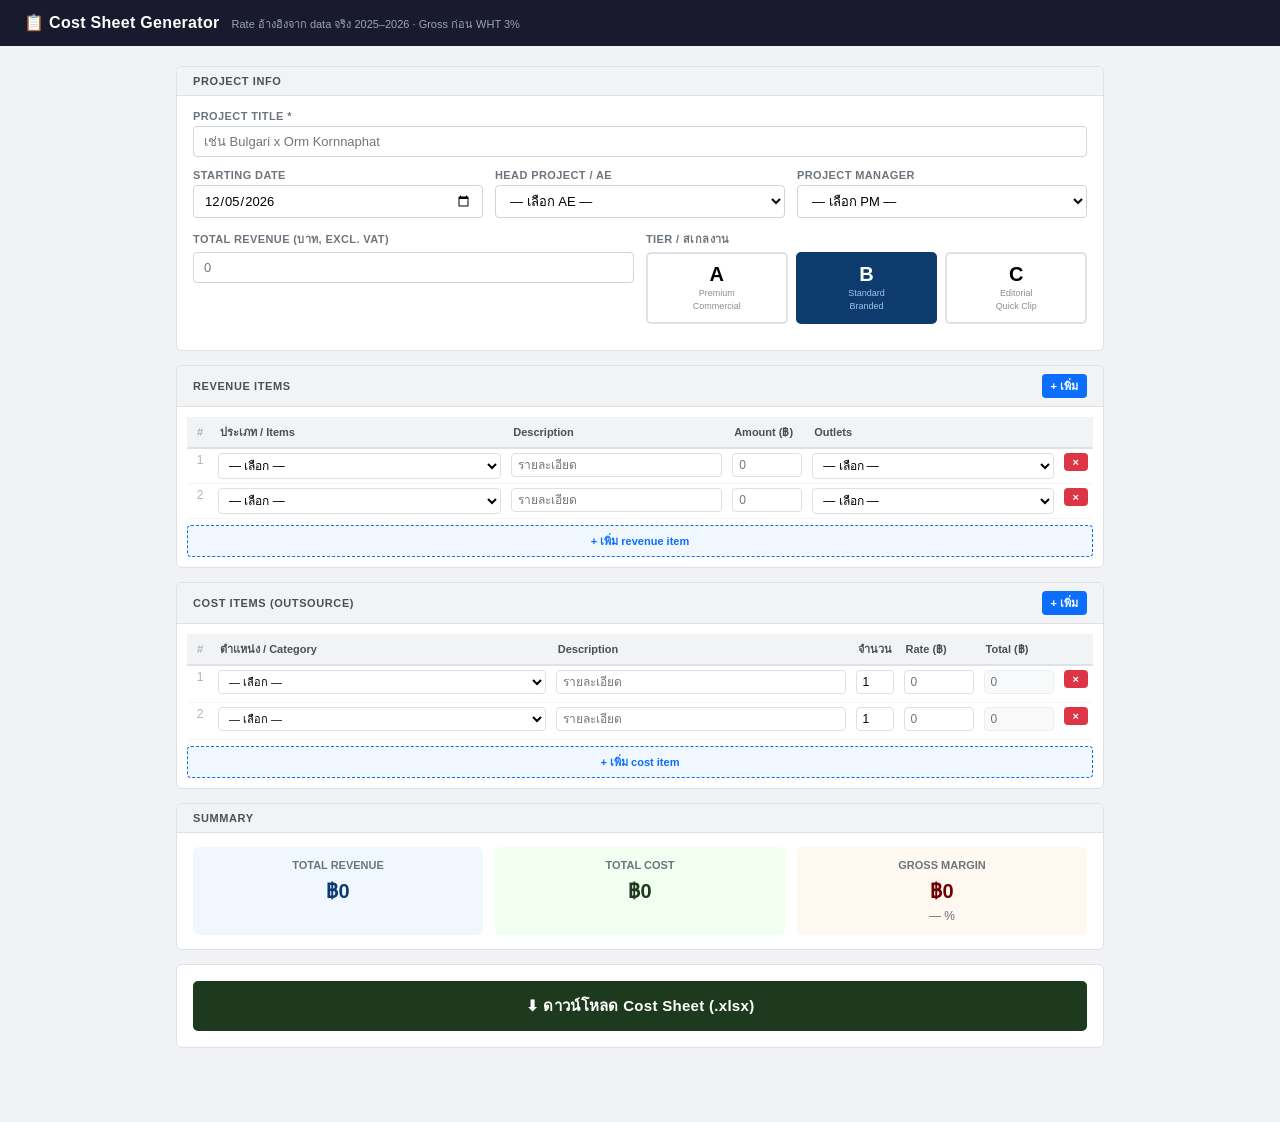
==== cost-sheet-tool/webapp/Index.html @ 224c20a3 "feat: add web app version of Cost Sheet Generator Standalone HTML page (GAS Web App) — fills form → " ====
<!DOCTYPE html>
<html lang="th">
<head>
  <meta charset="UTF-8">
  <meta name="viewport" content="width=device-width, initial-scale=1">
  <title>Cost Sheet Generator</title>
  <script src="https://cdn.sheetjs.com/xlsx-0.20.3/package/dist/xlsx.full.min.js"></script>
  <style>
    /* ── Reset ──────────────────────────────────────────────── */
    *, *::before, *::after { box-sizing: border-box; margin: 0; padding: 0; }
    body { font-family: 'Sarabun', 'Helvetica Neue', Arial, sans-serif; font-size: 14px; background: #f0f2f5; color: #212529; }

    /* ── Layout ─────────────────────────────────────────────── */
    .topbar { background: #1a1a2e; color: #fff; padding: 13px 24px; display: flex; align-items: baseline; gap: 12px; }
    .topbar h1 { font-size: 16px; font-weight: 700; letter-spacing: .3px; }
    .topbar small { font-size: 11px; color: #9ba4b4; }
    .wrap { max-width: 960px; margin: 20px auto; padding: 0 16px 40px; }

    /* ── Cards ──────────────────────────────────────────────── */
    .card { background: #fff; border: 1px solid #dee2e6; border-radius: 6px; margin-bottom: 14px; overflow: hidden; }
    .card-head { display: flex; justify-content: space-between; align-items: center; padding: 8px 16px; background: #f1f3f5; border-bottom: 1px solid #dee2e6; font-weight: 700; font-size: 11px; color: #495057; text-transform: uppercase; letter-spacing: .6px; }
    .card-body { padding: 14px 16px; }

    /* ── Form ───────────────────────────────────────────────── */
    .grid2 { display: grid; grid-template-columns: 1fr 1fr; gap: 12px; margin-bottom: 12px; }
    .grid3 { display: grid; grid-template-columns: 1fr 1fr 1fr; gap: 12px; margin-bottom: 12px; }
    .fgroup { display: flex; flex-direction: column; gap: 4px; }
    .fgroup.full { grid-column: 1/-1; }
    label { font-size: 11px; font-weight: 700; color: #6c757d; text-transform: uppercase; letter-spacing: .4px; }
    input, select, textarea { border: 1px solid #ced4da; border-radius: 4px; padding: 7px 10px; font-size: 13px; width: 100%; font-family: inherit; background: #fff; transition: border .15s; }
    input:focus, select:focus { outline: none; border-color: #3d7de0; box-shadow: 0 0 0 3px rgba(61,125,224,.12); }

    /* ── Tier ───────────────────────────────────────────────── */
    .tier-row { display: flex; gap: 8px; }
    .tier-btn { flex: 1; padding: 10px 6px; border: 2px solid #dee2e6; border-radius: 5px; cursor: pointer; text-align: center; font-weight: 800; font-size: 20px; background: #fff; transition: all .15s; line-height: 1; user-select: none; }
    .tier-btn span { display: block; font-size: 9px; font-weight: 500; color: #868e96; margin-top: 3px; line-height: 1.4; }
    .tier-btn:hover { border-color: #adb5bd; transform: translateY(-1px); }
    .sel-A { background:#1e0b36!important; border-color:#1e0b36!important; color:#fff!important; }
    .sel-A span { color:#c9b5e8!important; }
    .sel-B { background:#0d3b6e!important; border-color:#0d3b6e!important; color:#fff!important; }
    .sel-B span { color:#9fc5ee!important; }
    .sel-C { background:#1e3a1e!important; border-color:#1e3a1e!important; color:#fff!important; }
    .sel-C span { color:#9fd49f!important; }

    /* ── Tables ─────────────────────────────────────────────── */
    .tbl-wrap { overflow-x: auto; }
    table { width: 100%; border-collapse: collapse; font-size: 12px; }
    th { background: #f1f3f5; padding: 6px 7px; text-align: left; font-weight: 700; color: #495057; border-bottom: 2px solid #dee2e6; white-space: nowrap; font-size: 11px; }
    td { padding: 4px 5px; border-bottom: 1px solid #f4f5f7; vertical-align: top; }
    td input, td select { padding: 4px 6px; font-size: 12px; border-color: #e0e0e0; }
    tr:hover td { background: #fafbff; }

    /* ── Chips ──────────────────────────────────────────────── */
    .chips { display: flex; gap: 4px; margin-top: 4px; flex-wrap: wrap; }
    .chip { display: inline-block; padding: 2px 8px; border-radius: 10px; font-size: 10px; cursor: pointer; border: 1px solid; transition: all .1s; white-space: nowrap; }
    .c-med { background:#e8f4fd; color:#0d6efd; border-color:#b8daff; }
    .c-med:hover { background:#0d6efd; color:#fff; }
    .c-p75 { background:#fff3cd; color:#856404; border-color:#ffc107; }
    .c-p75:hover { background:#856404; color:#fff; }
    .c-ref { background:#f0f0f0; color:#6c757d; border-color:#dee2e6; font-size:9px; cursor:default; }

    /* ── Buttons ────────────────────────────────────────────── */
    .btn { padding: 6px 14px; border-radius: 4px; border: none; cursor: pointer; font-size: 12px; font-family: inherit; font-weight: 600; transition: all .15s; }
    .btn-xs { padding: 3px 9px; font-size: 11px; }
    .btn-blue { background: #0d6efd; color: #fff; }
    .btn-blue:hover { background: #0b5ed7; }
    .btn-red { background: #dc3545; color: #fff; }
    .btn-red:hover { background: #b02a37; }
    .add-row { width: 100%; margin-top: 6px; padding: 6px; border: 1px dashed #0d6efd; border-radius: 4px; background: #f0f7ff; color: #0d6efd; font-size: 11px; font-weight: 600; cursor: pointer; transition: all .15s; }
    .add-row:hover { background: #0d6efd; color: #fff; }

    /* ── Generate button ────────────────────────────────────── */
    .gen-section { background: #fff; border: 1px solid #dee2e6; border-radius: 6px; padding: 16px; margin-bottom: 14px; }
    .gen-btn { width: 100%; padding: 13px; font-size: 15px; font-weight: 700; font-family: inherit; background: #1e3a1e; color: #fff; border: none; border-radius: 5px; cursor: pointer; transition: all .15s; letter-spacing: .3px; }
    .gen-btn:hover { background: #2d5a2d; transform: translateY(-1px); box-shadow: 0 3px 12px rgba(30,58,30,.3); }
    .gen-btn:active { transform: translateY(0); }

    /* ── Alerts ─────────────────────────────────────────────── */
    #alert { display: none; border-radius: 4px; padding: 10px 14px; margin-bottom: 12px; font-size: 13px; }
    #alert.ok  { background: #d1e7dd; border: 1px solid #a3cfbb; color: #0a3622; }
    #alert.err { background: #f8d7da; border: 1px solid #f1aeb5; color: #58151c; }

    /* ── Loading ────────────────────────────────────────────── */
    #loading { display: none; text-align: center; padding: 12px; color: #6c757d; font-size: 13px; }
    .sp { border: 3px solid #dee2e6; border-top-color: #0d6efd; border-radius: 50%; width: 22px; height: 22px; animation: spin .7s linear infinite; margin: 0 auto 6px; }
    @keyframes spin { to { transform: rotate(360deg); } }

    /* ── Col widths ─────────────────────────────────────────── */
    .no-col { width: 26px; color: #adb5bd; text-align: center; }
    .del-col { width: 28px; }
    .amt-col { width: 80px; }
    .qty-col { width: 46px; }
  </style>
</head>
<body>

<div class="topbar">
  <h1>📋 Cost Sheet Generator</h1>
  <small>Rate อ้างอิงจาก data จริง 2025–2026 · Gross ก่อน WHT 3%</small>
</div>

<div class="wrap">

  <!-- ─── Project Info ──────────────────────────────────────── -->
  <div class="card">
    <div class="card-head">Project Info</div>
    <div class="card-body">
      <div class="grid2" style="margin-bottom:12px">
        <div class="fgroup full">
          <label>Project Title *</label>
          <input id="title" type="text" placeholder="เช่น Bulgari x Orm Kornnaphat">
        </div>
      </div>
      <div class="grid3">
        <div class="fgroup">
          <label>Starting Date</label>
          <input id="startDate" type="date">
        </div>
        <div class="fgroup">
          <label>Head Project / AE</label>
          <select id="ae">
            <option value="">— เลือก AE —</option>
            <option>คุณ ภัทรลดา พุ่มเจริญ</option>
            <option>คุณ วิไลลักษณ์ โพธิ์ตระกูล</option>
            <option>คุณ นครินทร์ วนกิจไพบูลย์</option>
            <option>คุณ ศุภวษา ศรีหนองโคตร</option>
            <option>คุณ ศิลา รัตนวลีวงศ์</option>
            <option>คุณ ชนาธิป โรจน์สิรวรพัฒน์</option>
            <option>คุณ นนทกร ธุวะชาวสวน</option>
            <option>คุณ มัทนิน ภูมิ</option>
            <option>คุณ สุรัตนา ทรรปณ์ทิพากร</option>
            <option>คุณ มาสสุภา เอี่ยมมงคลศิลป์</option>
            <option>คุณ สุกัญญา แก้วชิงดวง</option>
            <option>คุณ ธัญญ์นรี นิธิพัชรโรจน์</option>
            <option>คุณ ณัฐณิชา แก้วมหาดไทย</option>
            <option>คุณ ภัทรธิดา สุวรรณประทีป</option>
            <option>คุณ อภิสิทธิ์ หรรษาภิรมย์โชค</option>
            <option>คุณ ชฎารัตน์ ธุมา</option>
            <option>คุณ อาทิตยา อิสสรานุสรณ์</option>
            <option>คุณ ภัทรสุดา บุญญศรี</option>
            <option>คุณ กรรญารัตน์ สุทธิสน</option>
            <option>คุณ รมิดา วงศานิตย์</option>
            <option>คุณ ปวริศา ตั้งตุลานนท์</option>
          </select>
        </div>
        <div class="fgroup">
          <label>Project Manager</label>
          <select id="pm">
            <option value="">— เลือก PM —</option>
            <option>คุณ ภัทรลดา พุ่มเจริญ</option>
            <option>คุณ วิไลลักษณ์ โพธิ์ตระกูล</option>
            <option>คุณ นครินทร์ วนกิจไพบูลย์</option>
            <option>คุณ ศุภวษา ศรีหนองโคตร</option>
            <option>คุณ ศิลา รัตนวลีวงศ์</option>
            <option>คุณ ชนาธิป โรจน์สิรวรพัฒน์</option>
            <option>คุณ นนทกร ธุวะชาวสวน</option>
            <option>คุณ มัทนิน ภูมิ</option>
            <option>คุณ สุรัตนา ทรรปณ์ทิพากร</option>
            <option>คุณ มาสสุภา เอี่ยมมงคลศิลป์</option>
            <option>คุณ สุกัญญา แก้วชิงดวง</option>
            <option>คุณ ธัญญ์นรี นิธิพัชรโรจน์</option>
            <option>คุณ ณัฐณิชา แก้วมหาดไทย</option>
            <option>คุณ ภัทรธิดา สุวรรณประทีป</option>
            <option>คุณ อภิสิทธิ์ หรรษาภิรมย์โชค</option>
            <option>คุณ ชฎารัตน์ ธุมา</option>
            <option>คุณ อาทิตยา อิสสรานุสรณ์</option>
            <option>คุณ ภัทรสุดา บุญญศรี</option>
            <option>คุณ กรรญารัตน์ สุทธิสน</option>
            <option>คุณ รมิดา วงศานิตย์</option>
            <option>คุณ ปวริศา ตั้งตุลานนท์</option>
          </select>
        </div>
      </div>
      <div class="grid2">
        <div class="fgroup">
          <label>Total Revenue (บาท, excl. VAT)</label>
          <input id="totalRevenue" type="number" placeholder="0" min="0">
        </div>
        <div class="fgroup">
          <label>Tier / สเกลงาน</label>
          <div class="tier-row" id="tierRow">
            <button class="tier-btn" data-tier="A" onclick="selectTier('A')">A<span>Premium<br>Commercial</span></button>
            <button class="tier-btn" data-tier="B" onclick="selectTier('B')">B<span>Standard<br>Branded</span></button>
            <button class="tier-btn" data-tier="C" onclick="selectTier('C')">C<span>Editorial<br>Quick Clip</span></button>
          </div>
        </div>
      </div>
    </div>
  </div>

  <!-- ─── Revenue ───────────────────────────────────────────── -->
  <div class="card">
    <div class="card-head">
      Revenue Items
      <button class="btn btn-xs btn-blue" onclick="addRev()">+ เพิ่ม</button>
    </div>
    <div class="card-body" style="padding:10px">
      <div class="tbl-wrap">
        <table>
          <thead><tr>
            <th class="no-col">#</th>
            <th style="min-width:130px">ประเภท / Items</th>
            <th style="min-width:170px">Description</th>
            <th class="amt-col">Amount (฿)</th>
            <th style="min-width:150px">Outlets</th>
            <th class="del-col"></th>
          </tr></thead>
          <tbody id="revBody"></tbody>
        </table>
      </div>
      <button class="add-row" onclick="addRev()">+ เพิ่ม revenue item</button>
    </div>
  </div>

  <!-- ─── Cost ──────────────────────────────────────────────── -->
  <div class="card">
    <div class="card-head">
      Cost Items (Outsource)
      <button class="btn btn-xs btn-blue" onclick="addCost()">+ เพิ่ม</button>
    </div>
    <div class="card-body" style="padding:10px">
      <div class="tbl-wrap">
        <table>
          <thead><tr>
            <th class="no-col">#</th>
            <th style="min-width:180px">ตำแหน่ง / Category</th>
            <th style="min-width:140px">Description</th>
            <th class="qty-col">จำนวน</th>
            <th class="amt-col">Rate (฿)</th>
            <th class="amt-col">Total (฿)</th>
            <th class="del-col"></th>
          </tr></thead>
          <tbody id="costBody"></tbody>
        </table>
      </div>
      <button class="add-row" onclick="addCost()">+ เพิ่ม cost item</button>
    </div>
  </div>

  <!-- ─── Summary ───────────────────────────────────────────── -->
  <div class="card">
    <div class="card-head">Summary</div>
    <div class="card-body">
      <div style="display:grid; grid-template-columns:1fr 1fr 1fr; gap:12px; text-align:center;">
        <div style="background:#f0f7ff; border-radius:6px; padding:12px 8px;">
          <div style="font-size:11px; color:#6c757d; font-weight:700; text-transform:uppercase; margin-bottom:4px">Total Revenue</div>
          <div id="sumRev" style="font-size:20px; font-weight:800; color:#0d3b6e">฿0</div>
        </div>
        <div style="background:#f0fff0; border-radius:6px; padding:12px 8px;">
          <div style="font-size:11px; color:#6c757d; font-weight:700; text-transform:uppercase; margin-bottom:4px">Total Cost</div>
          <div id="sumCost" style="font-size:20px; font-weight:800; color:#1e3a1e">฿0</div>
        </div>
        <div style="background:#fff8f0; border-radius:6px; padding:12px 8px;">
          <div style="font-size:11px; color:#6c757d; font-weight:700; text-transform:uppercase; margin-bottom:4px">Gross Margin</div>
          <div id="sumGM" style="font-size:20px; font-weight:800; color:#6c0000">฿0</div>
          <div id="sumGMPct" style="font-size:12px; color:#6c757d; margin-top:2px">— %</div>
        </div>
      </div>
    </div>
  </div>

  <!-- ─── Generate ─────────────────────────────────────────── -->
  <div id="alert"></div>
  <div id="loading"><div class="sp"></div>กำลังสร้างไฟล์…</div>
  <div class="gen-section">
    <button class="gen-btn" id="genBtn" onclick="generate()">⬇ ดาวน์โหลด Cost Sheet (.xlsx)</button>
  </div>

</div><!-- /wrap -->

<!-- ─────────────────────────────────────────────────────────── -->
<script>
// ══════════════════════════════════════════════════════════════
//  DATA
// ══════════════════════════════════════════════════════════════
const RATE_DATA = {
  A: {
    'Videographer (Outsource)':       { median:3000,  p75:6240,  n:21 },
    'Photographer (Outsource)':       { median:26605, p75:38302, n:2  },
    'Editor (Outsource)':             { median:16000, p75:24000, n:5  },
    'Colorist (Outsource)':           { median:15000, p75:15000, n:1  },
    'Sound Engineer (Outsource)':     { median:3000,  p75:3250,  n:1  },
    'Voice Over (Outsource)':         { median:4000,  p75:4000,  n:0  },
    'ค่าเช่าอุปกรณ์':                  { median:16800, p75:16800, n:33 },
    'Production Design (Outsource)':  { median:45240, p75:50960, n:4  },
    'Location':                       { median:19353, p75:35425, n:4  },
    'Catering (Outsource)':           { median:11250, p75:13950, n:4  },
    'Assistant Director (Outsource)': { median:7500,  p75:8750,  n:2  },
    'ช่างแต่งหน้า':                    { median:3000,  p75:3000,  n:1  },
    'Retouch Photo (Outsource)':      { median:15450, p75:15450, n:1  },
    'Creative (Outsource)':           { median:6000,  p75:6000,  n:0  },
    'ค่าทำซับ/แปลภาษา':               { median:1540,  p75:2035,  n:0  },
  },
  B: {
    'Videographer (Outsource)':       { median:3210,  p75:4250,  n:21 },
    'Photographer (Outsource)':       { median:10500, p75:13750, n:2  },
    'Editor (Outsource)':             { median:9500,  p75:11500, n:10 },
    'Colorist (Outsource)':           { median:15000, p75:15000, n:6  },
    'Sound Engineer (Outsource)':     { median:3000,  p75:3250,  n:3  },
    'Voice Over (Outsource)':         { median:4000,  p75:4000,  n:1  },
    'ค่าเช่าอุปกรณ์':                  { median:6500,  p75:12870, n:34 },
    'Production Design (Outsource)':  { median:12500, p75:18000, n:1  },
    'Location':                       { median:7505,  p75:7505,  n:1  },
    'ช่างแต่งหน้า':                    { median:3500,  p75:3500,  n:0  },
    'Creative (Outsource)':           { median:6000,  p75:6000,  n:1  },
    'ค่าทำซับ/แปลภาษา':               { median:1540,  p75:2035,  n:4  },
  },
  C: {
    'Videographer (Outsource)':       { median:3120,  p75:3120,  n:3  },
    'Photographer (Outsource)':       { median:4000,  p75:4000,  n:1  },
    'Editor (Outsource)':             { median:5000,  p75:16750, n:10 },
    'Sound Engineer (Outsource)':     { median:3000,  p75:3000,  n:2  },
    'ค่าเช่าอุปกรณ์':                  { median:3745,  p75:5720,  n:9  },
    'Production Design (Outsource)':  { median:7000,  p75:12500, n:3  },
    'ช่างแต่งหน้า':                    { median:3750,  p75:5625,  n:10 },
    'ค่าทำซับ/แปลภาษา':               { median:200,   p75:400,   n:4  },
  },
};

const OUTLETS = [
  'THE STANDARD NEWS','The STANDARD POP','The STANDARD LIFE','The STANDARD WEALTH',
  'The Secret Sauce','KND','THE STANDARD PODCAST','THE STANDARD SPORT',
  'Event + Virtual Event','Content Agency','Center',
];

const PRODUCT_TYPES = [
  { name:'Article',                          code:'A'  },
  { name:'Video',                            code:'V'  },
  { name:'Live',                             code:'L'  },
  { name:'Event Planning & Management',      code:'EP' },
  { name:'Boostpost & Management',           code:'BP' },
  { name:'Boostpost & Management Fee',       code:'BF' },
  { name:'Banner',                           code:'BN' },
  { name:'Event - Ticket Sales',             code:'ET' },
  { name:'Event - Sponsorships',             code:'ES' },
  { name:'Event - Others',                   code:'EO' },
  { name:'Print Media, Goods & Merchandise', code:'G'  },
];

const ALL_POSITIONS = [
  'Videographer (Outsource)',
  'Photographer (Outsource)',
  'Editor (Outsource)',
  'Colorist (Outsource)',
  'Sound Engineer (Outsource)',
  'Voice Over (Outsource)',
  'ค่าเช่าอุปกรณ์',
  'Production Design (Outsource)',
  'Location',
  'Catering (Outsource)',
  'Assistant Director (Outsource)',
  'ช่างแต่งหน้า',
  'Retouch Photo (Outsource)',
  'Creative (Outsource)',
  'ค่าทำซับ/แปลภาษา',
  'Food/Travelling cost',
  'Outsource cost - Others / Misc.',
  'Boostpost cost',
  'Printing cost',
  'Consumables cost',
];

const TIER_LABEL = {
  A: 'Tier A — Premium Commercial',
  B: 'Tier B — Standard Branded / Advertorial',
  C: 'Tier C — Editorial / Quick Clip',
};

// ══════════════════════════════════════════════════════════════
//  STATE
// ══════════════════════════════════════════════════════════════
let tier = 'B';
let revN = 0;
let costN = 0;

// ══════════════════════════════════════════════════════════════
//  INIT
// ══════════════════════════════════════════════════════════════
window.onload = () => {
  document.getElementById('startDate').value = new Date().toISOString().split('T')[0];
  selectTier('B');
  addRev(); addRev();
  addCost(); addCost();
};

// ══════════════════════════════════════════════════════════════
//  TIER
// ══════════════════════════════════════════════════════════════
function selectTier(t) {
  tier = t;
  document.querySelectorAll('.tier-btn').forEach(b => {
    b.className = 'tier-btn';
    if (b.dataset.tier === t) b.classList.add('sel-' + t);
  });
  document.querySelectorAll('.cost-cat').forEach(s => refreshChips(s));
}

// ══════════════════════════════════════════════════════════════
//  REVENUE ROWS
// ══════════════════════════════════════════════════════════════
function addRev() {
  revN++;
  const n = revN;
  const typeOpts = PRODUCT_TYPES.map(p => `<option value="${p.name}" data-code="${p.code}">${p.name}</option>`).join('');
  const outOpts  = OUTLETS.map(o => `<option>${o}</option>`).join('');
  const tr = document.createElement('tr');
  tr.id = 'rv-' + n;
  tr.innerHTML = `
    <td class="no-col">${n}</td>
    <td><select class="rv-type" style="width:100%"><option value="">— เลือก —</option>${typeOpts}</select></td>
    <td><input type="text" class="rv-desc" placeholder="รายละเอียด" style="width:100%"></td>
    <td><input type="number" class="rv-amt" placeholder="0" min="0" style="width:100%" oninput="updateSummary()"></td>
    <td><select class="rv-out" style="width:100%"><option value="">— เลือก —</option>${outOpts}</select></td>
    <td><button class="btn btn-xs btn-red" onclick="delRow('rv-${n}','revBody')">×</button></td>`;
  document.getElementById('revBody').appendChild(tr);
}

// ══════════════════════════════════════════════════════════════
//  COST ROWS
// ══════════════════════════════════════════════════════════════
function addCost() {
  costN++;
  const n = costN;
  const posOpts = ALL_POSITIONS.map(p => `<option value="${p}">${p}</option>`).join('');
  const tr = document.createElement('tr');
  tr.id = 'cs-' + n;
  tr.innerHTML = `
    <td class="no-col">${n}</td>
    <td>
      <select class="cost-cat" style="width:100%; font-size:11px" onchange="refreshChips(this)">
        <option value="">— เลือก —</option>${posOpts}
      </select>
      <div class="chips" id="chips-${n}"></div>
    </td>
    <td><input type="text" class="cost-desc" placeholder="รายละเอียด" style="width:100%"></td>
    <td><input type="number" class="cost-qty" value="1" min="1" style="width:100%" oninput="calcRow('cs-${n}')"></td>
    <td><input type="number" class="cost-rate" placeholder="0" style="width:100%" oninput="calcRow('cs-${n}')"></td>
    <td><input type="number" class="cost-total" placeholder="0" style="width:100%; background:#f8f9fa; border-color:#eee" readonly></td>
    <td><button class="btn btn-xs btn-red" onclick="delRow('cs-${n}','costBody')">×</button></td>`;
  document.getElementById('costBody').appendChild(tr);
}

function refreshChips(sel) {
  const tr = sel.closest('tr');
  if (!tr) return;
  const n = tr.id.replace('cs-','');
  const chipsDiv = document.getElementById('chips-' + n);
  if (!chipsDiv) return;
  const rd = (RATE_DATA[tier] || {})[sel.value];
  chipsDiv.innerHTML = rd
    ? `<span class="chip c-med" onclick="setRate('cs-${n}',${rd.median})" title="Median จาก data จริง (n=${rd.n})">Median ฿${rd.median.toLocaleString()}</span>
       <span class="chip c-p75" onclick="setRate('cs-${n}',${rd.p75})" title="P75 — งบ buffer">P75 ฿${rd.p75.toLocaleString()}</span>
       <span class="chip c-ref">n=${rd.n}</span>`
    : '';
}

function setRate(id, rate) {
  const row = document.getElementById(id);
  row.querySelector('.cost-rate').value = rate;
  calcRow(id);
}

function calcRow(id) {
  const row = document.getElementById(id);
  const qty  = parseFloat(row.querySelector('.cost-qty').value)  || 0;
  const rate = parseFloat(row.querySelector('.cost-rate').value) || 0;
  row.querySelector('.cost-total').value = qty * rate;
  updateSummary();
}

function delRow(id, tbody) {
  const el = document.getElementById(id);
  if (el) el.remove();
  renum(tbody);
  updateSummary();
}

function renum(tbodyId) {
  document.querySelectorAll('#' + tbodyId + ' tr').forEach((tr, i) => {
    const nc = tr.querySelector('.no-col');
    if (nc) nc.textContent = i + 1;
  });
}

// ══════════════════════════════════════════════════════════════
//  LIVE SUMMARY
// ══════════════════════════════════════════════════════════════
function updateSummary() {
  let rev = 0, cost = 0;
  document.querySelectorAll('.rv-amt').forEach(el  => rev  += parseFloat(el.value) || 0);
  document.querySelectorAll('.cost-total').forEach(el => cost += parseFloat(el.value) || 0);
  const gm  = rev - cost;
  const pct = rev > 0 ? (gm / rev * 100) : 0;
  const fmt = n => '฿' + n.toLocaleString('th-TH', { maximumFractionDigits:0 });
  document.getElementById('sumRev').textContent  = fmt(rev);
  document.getElementById('sumCost').textContent = fmt(cost);
  document.getElementById('sumGM').textContent   = fmt(gm);
  document.getElementById('sumGMPct').textContent = pct.toFixed(1) + '%';
}

// ══════════════════════════════════════════════════════════════
//  COLLECT DATA
// ══════════════════════════════════════════════════════════════
function collectData() {
  const title = document.getElementById('title').value.trim();
  if (!title) { showAlert('กรุณากรอก Project Title', 'err'); return null; }

  const revItems = [];
  document.querySelectorAll('#revBody tr').forEach((tr, i) => {
    const type    = tr.querySelector('.rv-type').value;
    const desc    = tr.querySelector('.rv-desc').value;
    const amount  = parseFloat(tr.querySelector('.rv-amt').value) || 0;
    const outlets = tr.querySelector('.rv-out').value;
    if (type || desc || amount) {
      const pt = PRODUCT_TYPES.find(p => p.name === type);
      revItems.push({ no: i+1, type, description: desc, amount, outlets, itemCode: pt ? pt.code : '' });
    }
  });

  const costItems = [];
  document.querySelectorAll('#costBody tr').forEach((tr, i) => {
    const cat   = tr.querySelector('.cost-cat').value;
    const desc  = tr.querySelector('.cost-desc').value;
    const qty   = parseFloat(tr.querySelector('.cost-qty').value)  || 1;
    const rate  = parseFloat(tr.querySelector('.cost-rate').value) || 0;
    const total = parseFloat(tr.querySelector('.cost-total').value) || rate;
    if (cat || desc || rate) {
      costItems.push({ no: i+1, category: cat, description: desc, qty, rate, amount: total || rate, payment: 'จ่ายผ่านบัญชี' });
    }
  });

  return {
    title,
    tier,
    date: document.getElementById('startDate').value,
    ae:   document.getElementById('ae').value,
    pm:   document.getElementById('pm').value,
    totalRevenue: parseFloat(document.getElementById('totalRevenue').value) || 0,
    revItems,
    costItems,
  };
}

// ══════════════════════════════════════════════════════════════
//  GENERATE XLSX
// ══════════════════════════════════════════════════════════════
function generate() {
  const d = collectData();
  if (!d) return;

  document.getElementById('genBtn').style.display = 'none';
  document.getElementById('loading').style.display = 'block';
  document.getElementById('alert').style.display = 'none';

  try {
    const wb = XLSX.utils.book_new();
    const ws = buildSheet(d);
    XLSX.utils.book_append_sheet(wb, ws, 'Cost Sheet');
    const safe = d.title.replace(/[\\/:*?"<>|]/g, '_').substring(0, 50);
    XLSX.writeFile(wb, safe + '_CostSheet.xlsx');
    showAlert('ดาวน์โหลดสำเร็จ: ' + safe + '_CostSheet.xlsx', 'ok');
  } catch (e) {
    showAlert('Error: ' + e.message, 'err');
  } finally {
    document.getElementById('loading').style.display = 'none';
    document.getElementById('genBtn').style.display  = 'block';
  }
}

// ══════════════════════════════════════════════════════════════
//  SHEET BUILDER
// ══════════════════════════════════════════════════════════════
function buildSheet(d) {
  const ws = {};
  const merges = [];
  let r = 0; // 0-based row index

  // Styles
  const S = {
    title: { font:{bold:true, sz:16, color:{rgb:'FFFFFF'}}, fill:{fgColor:{rgb:'1A1A2E'}}, alignment:{horizontal:'center', vertical:'center'} },
    label: { font:{bold:true, sz:10, color:{rgb:'495057'}}, fill:{fgColor:{rgb:'F1F3F5'}}, alignment:{horizontal:'right', vertical:'center'} },
    value: { alignment:{vertical:'center'}, border:{bottom:{style:'thin',color:{rgb:'DEE2E6'}}} },
    revHdr:{ font:{bold:true, sz:12, color:{rgb:'FFFFFF'}}, fill:{fgColor:{rgb:'0D3B6E'}}, alignment:{vertical:'center'} },
    revCol:{ font:{bold:true, sz:10, color:{rgb:'FFFFFF'}}, fill:{fgColor:{rgb:'1A4A8C'}}, alignment:{horizontal:'center'} },
    revRow:{ alignment:{vertical:'center'} },
    revAlt:{ fill:{fgColor:{rgb:'F0F7FF'}}, alignment:{vertical:'center'} },
    revTot:{ font:{bold:true, color:{rgb:'FFFFFF'}}, fill:{fgColor:{rgb:'0D3B6E'}}, alignment:{horizontal:'right'} },
    revTotAmt:{ font:{bold:true, color:{rgb:'FFFFFF'}}, fill:{fgColor:{rgb:'0D3B6E'}}, numFmt:'#,##0' },
    cstHdr:{ font:{bold:true, sz:12, color:{rgb:'FFFFFF'}}, fill:{fgColor:{rgb:'1E3A1E'}}, alignment:{vertical:'center'} },
    cstCol:{ font:{bold:true, sz:10, color:{rgb:'FFFFFF'}}, fill:{fgColor:{rgb:'2D5A1E'}}, alignment:{horizontal:'center'} },
    cstRow:{ alignment:{vertical:'center'} },
    cstAlt:{ fill:{fgColor:{rgb:'F0FFF0'}}, alignment:{vertical:'center'} },
    cstTot:{ font:{bold:true, color:{rgb:'FFFFFF'}}, fill:{fgColor:{rgb:'1E3A1E'}}, alignment:{horizontal:'right'} },
    cstTotAmt:{ font:{bold:true, color:{rgb:'FFFFFF'}}, fill:{fgColor:{rgb:'1E3A1E'}}, numFmt:'#,##0' },
    gmBg:  { font:{bold:true, color:{rgb:'FFFFFF'}}, fill:{fgColor:{rgb:'6C0000'}}, alignment:{horizontal:'right'} },
    gmAmt: { font:{bold:true, color:{rgb:'FFFFFF'}}, fill:{fgColor:{rgb:'6C0000'}}, numFmt:'#,##0' },
    gmPct: { font:{bold:true, color:{rgb:'FFFFFF'}}, fill:{fgColor:{rgb:'6C0000'}}, numFmt:'0.0%' },
    num:   { numFmt:'#,##0', alignment:{horizontal:'right'} },
    sig:   { alignment:{horizontal:'center'} },
    sigHd: { font:{bold:true}, alignment:{horizontal:'center'} },
  };

  // Helper: set a cell
  const set = (row, col, v, s, t) => {
    const ref = XLSX.utils.encode_cell({ r: row, c: col });
    ws[ref] = { v: v ?? '', t: t || (typeof v === 'number' ? 'n' : 's'), s: s };
  };
  // Helper: set merged range (only top-left has value)
  const mset = (r1, c1, r2, c2, v, s, t) => {
    merges.push({ s:{r:r1,c:c1}, e:{r:r2,c:c2} });
    set(r1, c1, v, s, t);
    // fill merged cells with same style (for background)
    for (let rr = r1; rr <= r2; rr++)
      for (let cc = c1; cc <= c2; cc++)
        if (!(rr === r1 && cc === c1))
          set(rr, cc, '', s);
  };
  // Helper: fill a full row with style
  const rowFill = (row, style) => {
    for (let c = 0; c < 9; c++) {
      const ref = XLSX.utils.encode_cell({r:row, c});
      if (!ws[ref]) ws[ref] = { v:'', t:'s', s: style };
      else ws[ref].s = { ...ws[ref].s, ...style };
    }
  };

  const N = 9; // columns A–I

  // ── Title ─────────────────────────────────────────────────
  mset(r, 0, r, N-1, 'COST SHEET', S.title); r++;

  // ── Info rows ─────────────────────────────────────────────
  const dateStr = d.date
    ? new Date(d.date + 'T12:00:00').toLocaleDateString('th-TH', { day:'2-digit', month:'short', year:'numeric' })
    : '';

  const infoData = [
    ['Project Title', d.title,          'Tier',                TIER_LABEL[d.tier] || d.tier],
    ['Head Project / AE', d.ae || '',   'Project Manager',     d.pm || ''],
    ['Starting Date', dateStr,          'Total Revenue (excl. VAT)', d.totalRevenue || 0],
  ];

  infoData.forEach(([l1, v1, l2, v2]) => {
    mset(r,0,r,1, l1, S.label);
    mset(r,2,r,4, v1, S.value);
    set(r,5, l2, S.label);
    mset(r,6,r,8, v2, typeof v2 === 'number' ? {...S.value, ...S.num} : S.value,
         typeof v2 === 'number' ? 'n' : 's');
    r++;
  });
  r++; // spacer

  // ── Revenue section ───────────────────────────────────────
  mset(r,0,r,N-1, '  REVENUE', S.revHdr); r++;
  const revCols = ['#','Items / ประเภทรายได้','Description','Amount','Outlets','','Items Code','Product Code',''];
  revCols.forEach((v, c) => set(r, c, v, S.revCol));
  r++;

  const revStart = r;
  const revItems = d.revItems.length > 0 ? d.revItems : Array(3).fill({});
  let totalRev = 0;
  revItems.forEach((item, i) => {
    const s = i % 2 === 0 ? S.revRow : S.revAlt;
    set(r,0, item.no || i+1, s);
    set(r,1, item.type || '', s);
    set(r,2, item.description || '', s);
    set(r,3, item.amount || '', { ...s, ...S.num }, typeof (item.amount||'') === 'number' ? 'n' : 's');
    set(r,4, item.outlets || '', s);
    set(r,5, '', s);
    set(r,6, item.itemCode || '', { ...s, alignment:{horizontal:'center'} });
    set(r,7, item.productCode || '', { ...s, alignment:{horizontal:'center'} });
    set(r,8, '', s);
    totalRev += parseFloat(item.amount) || 0;
    r++;
  });

  mset(r,0,r,2, 'TOTAL REVENUE', S.revTot);
  set(r,3, totalRev, S.revTotAmt, 'n');
  for (let c = 4; c < N; c++) set(r, c, '', S.revTot);
  const revTotalRow = r;
  r += 2;

  // ── Cost section ──────────────────────────────────────────
  mset(r,0,r,N-1, '  PRODUCTION COST', S.cstHdr); r++;
  const cstCols = ['#','Items / Category','Description','Amount','Outlets','Payment','Product Code','Status','Note'];
  cstCols.forEach((v,c) => set(r,c,v,S.cstCol));
  r++;

  const costStart = r;
  const costItems = d.costItems.length > 0 ? d.costItems : Array(5).fill({});
  let totalCost = 0;
  costItems.forEach((item, i) => {
    const s = i % 2 === 0 ? S.cstRow : S.cstAlt;
    set(r,0, item.no || i+1, s);
    set(r,1, item.category || '', s);
    set(r,2, item.description || '', s);
    set(r,3, item.amount || '', { ...s, ...S.num }, typeof (item.amount||'') === 'number' ? 'n' : 's');
    set(r,4, item.outlets || '', s);
    set(r,5, item.payment || 'จ่ายผ่านบัญชี', s);
    set(r,6, item.productCode || '', { ...s, alignment:{horizontal:'center'} });
    set(r,7, item.status || '', { ...s, alignment:{horizontal:'center'} });
    set(r,8, item.note || '', s);
    totalCost += parseFloat(item.amount) || 0;
    r++;
  });

  mset(r,0,r,2, 'TOTAL COST', S.cstTot);
  set(r,3, totalCost, S.cstTotAmt, 'n');
  for (let c = 4; c < N; c++) set(r,c,'',S.cstTot);
  const costTotalRow = r;
  r++;

  // ── Gross Margin ──────────────────────────────────────────
  const gm = totalRev - totalCost;
  const gmPct = totalRev > 0 ? gm / totalRev : 0;
  mset(r,0,r,2, 'GROSS MARGIN', S.gmBg);
  set(r,3, gm, S.gmAmt, 'n');
  set(r,4, gmPct, S.gmPct, 'n');
  for (let c = 5; c < N; c++) set(r,c,'',S.gmBg);
  r += 2;

  // ── Signature ─────────────────────────────────────────────
  mset(r,0,r,3, '______________________________', S.sig); mset(r,5,r,8, '______________________________', S.sig); r++;
  mset(r,0,r,3, '(                                        )', S.sig); mset(r,5,r,8, '(  ไวกูณฐ์  เอื้อรักษาสัตย์  )', S.sig); r++;
  mset(r,0,r,3, 'ผู้จัดทำและนำเสนอ', S.sigHd); mset(r,5,r,8, 'ผู้ตรวจสอบ', S.sigHd); r++;

  // ── Sheet metadata ────────────────────────────────────────
  ws['!ref'] = XLSX.utils.encode_range({ s:{r:0,c:0}, e:{r:r-1, c:N-1} });
  ws['!merges'] = merges;
  ws['!cols'] = [
    {wch:5}, {wch:30}, {wch:34}, {wch:14},
    {wch:18}, {wch:16}, {wch:16}, {wch:9}, {wch:22},
  ];
  ws['!rows'] = [{ hpt:30 }]; // title row height

  return ws;
}

// ══════════════════════════════════════════════════════════════
//  UI HELPERS
// ══════════════════════════════════════════════════════════════
function showAlert(msg, type) {
  const el = document.getElementById('alert');
  el.className = type;
  el.textContent = (type === 'ok' ? '✓ ' : '⚠ ') + msg;
  el.style.display = 'block';
  if (type === 'ok') setTimeout(() => { el.style.display = 'none'; }, 5000);
}
</script>
</body>
</html>
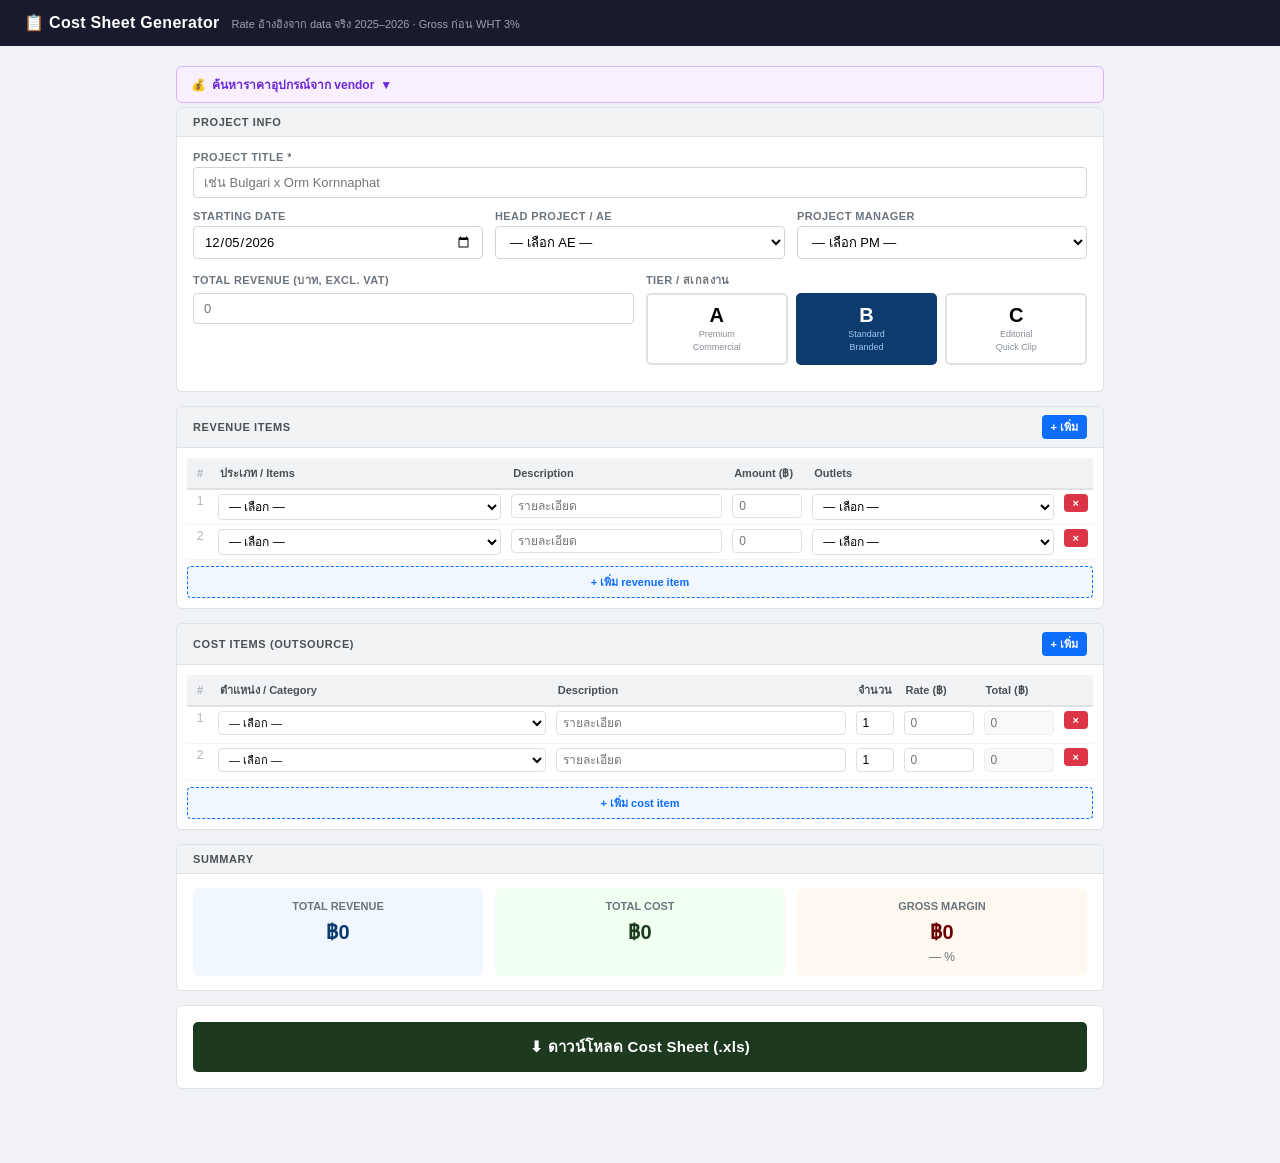
==== commit 6575b2ff: "feat(cost-sheet): add vendor price lookup panel Queries probook.xtec9.xyz/api/vendor-prices — shows " ====
--- a/cost-sheet-tool/webapp/Index.html
+++ b/cost-sheet-tool/webapp/Index.html
@@ -4,7 +4,6 @@
   <meta charset="UTF-8">
   <meta name="viewport" content="width=device-width, initial-scale=1">
   <title>Cost Sheet Generator</title>
-  <script src="https://cdn.sheetjs.com/xlsx-0.20.3/package/dist/xlsx.full.min.js"></script>
   <style>
     /* ── Reset ──────────────────────────────────────────────── */
     *, *::before, *::after { box-sizing: border-box; margin: 0; padding: 0; }
@@ -90,6 +89,20 @@
     .del-col { width: 28px; }
     .amt-col { width: 80px; }
     .qty-col { width: 46px; }
+
+    /* ── Price lookup ───────────────────────────────────────── */
+    .pl-toggle { width: 100%; padding: 8px 14px; background: #f8f0ff; border: 1px solid #d8b4fe; border-radius: 6px; color: #6d28d9; font-size: 12px; font-weight: 700; cursor: pointer; text-align: left; display: flex; align-items: center; gap: 6px; font-family: inherit; margin-bottom: 4px; }
+    .pl-toggle:hover { background: #ede9fe; }
+    .pl-box { display: none; background: #fff; border: 1px solid #d8b4fe; border-radius: 6px; padding: 12px; margin-bottom: 14px; }
+    .pl-box.open { display: block; }
+    .pl-row { display: flex; gap: 8px; margin-bottom: 10px; }
+    .pl-row input { flex: 1; }
+    .pl-row button { padding: 7px 14px; background: #6d28d9; color: #fff; border: none; border-radius: 4px; font-size: 12px; font-weight: 700; cursor: pointer; white-space: nowrap; font-family: inherit; }
+    .pl-row button:hover { background: #5b21b6; }
+    #pl-results table { font-size: 11px; }
+    #pl-results th { background: #f5f3ff; color: #5b21b6; }
+    #pl-results td.price { font-weight: 700; color: #059669; }
+    #pl-empty { color: #9ca3af; font-size: 12px; padding: 8px 0; }
   </style>
 </head>
 <body>
@@ -100,6 +113,18 @@
 </div>
 
 <div class="wrap">
+
+  <!-- ─── Price Lookup ─────────────────────────────────────── -->
+  <button class="pl-toggle" onclick="document.getElementById('pl-box').classList.toggle('open');this.querySelector('.pl-arrow').textContent=document.getElementById('pl-box').classList.contains('open')?'▲':'▼'">
+    <span>💰</span> ค้นหาราคาอุปกรณ์จาก vendor <span class="pl-arrow">▼</span>
+  </button>
+  <div id="pl-box" class="pl-box">
+    <div class="pl-row">
+      <input id="pl-q" type="text" placeholder="พิมพ์ชื่ออุปกรณ์ เช่น Alexa, Aputure, DJI..." onkeydown="if(event.key==='Enter')plSearch()">
+      <button onclick="plSearch()">🔍 ค้นหา</button>
+    </div>
+    <div id="pl-results"></div>
+  </div>
 
   <!-- ─── Project Info ──────────────────────────────────────── -->
   <div class="card">
@@ -263,7 +288,7 @@
   <div id="alert"></div>
   <div id="loading"><div class="sp"></div>กำลังสร้างไฟล์…</div>
   <div class="gen-section">
-    <button class="gen-btn" id="genBtn" onclick="generate()">⬇ ดาวน์โหลด Cost Sheet (.xlsx)</button>
+    <button class="gen-btn" id="genBtn" onclick="generate()">⬇ ดาวน์โหลด Cost Sheet (.xls)</button>
   </div>
 
 </div><!-- /wrap -->
@@ -542,203 +567,164 @@
 }
 
 // ══════════════════════════════════════════════════════════════
-//  GENERATE XLSX
+//  GENERATE — client-side SpreadsheetML (no external library)
 // ══════════════════════════════════════════════════════════════
 function generate() {
   const d = collectData();
   if (!d) return;
-
   document.getElementById('genBtn').style.display = 'none';
   document.getElementById('loading').style.display = 'block';
   document.getElementById('alert').style.display = 'none';
-
   try {
-    const wb = XLSX.utils.book_new();
-    const ws = buildSheet(d);
-    XLSX.utils.book_append_sheet(wb, ws, 'Cost Sheet');
+    const xml = buildSpreadsheetML(d);
+    const blob = new Blob(['﻿' + xml], { type: 'application/vnd.ms-excel' });
+    const url = URL.createObjectURL(blob);
+    const a = document.createElement('a');
     const safe = d.title.replace(/[\\/:*?"<>|]/g, '_').substring(0, 50);
-    XLSX.writeFile(wb, safe + '_CostSheet.xlsx');
-    showAlert('ดาวน์โหลดสำเร็จ: ' + safe + '_CostSheet.xlsx', 'ok');
+    a.href = url; a.download = safe + '_CostSheet.xls';
+    document.body.appendChild(a); a.click(); document.body.removeChild(a);
+    URL.revokeObjectURL(url);
+    showAlert('ดาวน์โหลดสำเร็จ: ' + safe + '_CostSheet.xls', 'ok');
   } catch (e) {
     showAlert('Error: ' + e.message, 'err');
   } finally {
     document.getElementById('loading').style.display = 'none';
-    document.getElementById('genBtn').style.display  = 'block';
+    document.getElementById('genBtn').style.display = 'block';
   }
 }
 
 // ══════════════════════════════════════════════════════════════
-//  SHEET BUILDER
-// ══════════════════════════════════════════════════════════════
-function buildSheet(d) {
-  const ws = {};
-  const merges = [];
-  let r = 0; // 0-based row index
-
-  // Styles
-  const S = {
-    title: { font:{bold:true, sz:16, color:{rgb:'FFFFFF'}}, fill:{fgColor:{rgb:'1A1A2E'}}, alignment:{horizontal:'center', vertical:'center'} },
-    label: { font:{bold:true, sz:10, color:{rgb:'495057'}}, fill:{fgColor:{rgb:'F1F3F5'}}, alignment:{horizontal:'right', vertical:'center'} },
-    value: { alignment:{vertical:'center'}, border:{bottom:{style:'thin',color:{rgb:'DEE2E6'}}} },
-    revHdr:{ font:{bold:true, sz:12, color:{rgb:'FFFFFF'}}, fill:{fgColor:{rgb:'0D3B6E'}}, alignment:{vertical:'center'} },
-    revCol:{ font:{bold:true, sz:10, color:{rgb:'FFFFFF'}}, fill:{fgColor:{rgb:'1A4A8C'}}, alignment:{horizontal:'center'} },
-    revRow:{ alignment:{vertical:'center'} },
-    revAlt:{ fill:{fgColor:{rgb:'F0F7FF'}}, alignment:{vertical:'center'} },
-    revTot:{ font:{bold:true, color:{rgb:'FFFFFF'}}, fill:{fgColor:{rgb:'0D3B6E'}}, alignment:{horizontal:'right'} },
-    revTotAmt:{ font:{bold:true, color:{rgb:'FFFFFF'}}, fill:{fgColor:{rgb:'0D3B6E'}}, numFmt:'#,##0' },
-    cstHdr:{ font:{bold:true, sz:12, color:{rgb:'FFFFFF'}}, fill:{fgColor:{rgb:'1E3A1E'}}, alignment:{vertical:'center'} },
-    cstCol:{ font:{bold:true, sz:10, color:{rgb:'FFFFFF'}}, fill:{fgColor:{rgb:'2D5A1E'}}, alignment:{horizontal:'center'} },
-    cstRow:{ alignment:{vertical:'center'} },
-    cstAlt:{ fill:{fgColor:{rgb:'F0FFF0'}}, alignment:{vertical:'center'} },
-    cstTot:{ font:{bold:true, color:{rgb:'FFFFFF'}}, fill:{fgColor:{rgb:'1E3A1E'}}, alignment:{horizontal:'right'} },
-    cstTotAmt:{ font:{bold:true, color:{rgb:'FFFFFF'}}, fill:{fgColor:{rgb:'1E3A1E'}}, numFmt:'#,##0' },
-    gmBg:  { font:{bold:true, color:{rgb:'FFFFFF'}}, fill:{fgColor:{rgb:'6C0000'}}, alignment:{horizontal:'right'} },
-    gmAmt: { font:{bold:true, color:{rgb:'FFFFFF'}}, fill:{fgColor:{rgb:'6C0000'}}, numFmt:'#,##0' },
-    gmPct: { font:{bold:true, color:{rgb:'FFFFFF'}}, fill:{fgColor:{rgb:'6C0000'}}, numFmt:'0.0%' },
-    num:   { numFmt:'#,##0', alignment:{horizontal:'right'} },
-    sig:   { alignment:{horizontal:'center'} },
-    sigHd: { font:{bold:true}, alignment:{horizontal:'center'} },
-  };
-
-  // Helper: set a cell
-  const set = (row, col, v, s, t) => {
-    const ref = XLSX.utils.encode_cell({ r: row, c: col });
-    ws[ref] = { v: v ?? '', t: t || (typeof v === 'number' ? 'n' : 's'), s: s };
-  };
-  // Helper: set merged range (only top-left has value)
-  const mset = (r1, c1, r2, c2, v, s, t) => {
-    merges.push({ s:{r:r1,c:c1}, e:{r:r2,c:c2} });
-    set(r1, c1, v, s, t);
-    // fill merged cells with same style (for background)
-    for (let rr = r1; rr <= r2; rr++)
-      for (let cc = c1; cc <= c2; cc++)
-        if (!(rr === r1 && cc === c1))
-          set(rr, cc, '', s);
-  };
-  // Helper: fill a full row with style
-  const rowFill = (row, style) => {
-    for (let c = 0; c < 9; c++) {
-      const ref = XLSX.utils.encode_cell({r:row, c});
-      if (!ws[ref]) ws[ref] = { v:'', t:'s', s: style };
-      else ws[ref].s = { ...ws[ref].s, ...style };
-    }
-  };
-
-  const N = 9; // columns A–I
-
-  // ── Title ─────────────────────────────────────────────────
-  mset(r, 0, r, N-1, 'COST SHEET', S.title); r++;
-
-  // ── Info rows ─────────────────────────────────────────────
-  const dateStr = d.date
-    ? new Date(d.date + 'T12:00:00').toLocaleDateString('th-TH', { day:'2-digit', month:'short', year:'numeric' })
-    : '';
-
-  const infoData = [
-    ['Project Title', d.title,          'Tier',                TIER_LABEL[d.tier] || d.tier],
-    ['Head Project / AE', d.ae || '',   'Project Manager',     d.pm || ''],
-    ['Starting Date', dateStr,          'Total Revenue (excl. VAT)', d.totalRevenue || 0],
-  ];
-
-  infoData.forEach(([l1, v1, l2, v2]) => {
-    mset(r,0,r,1, l1, S.label);
-    mset(r,2,r,4, v1, S.value);
-    set(r,5, l2, S.label);
-    mset(r,6,r,8, v2, typeof v2 === 'number' ? {...S.value, ...S.num} : S.value,
-         typeof v2 === 'number' ? 'n' : 's');
-    r++;
+//  SPREADSHEETML BUILDER
+// ══════════════════════════════════════════════════════════════
+function buildSpreadsheetML(d) {
+  const esc = s => String(s == null ? '' : s)
+    .replace(/&/g,'&amp;').replace(/</g,'&lt;').replace(/>/g,'&gt;');
+  const c  = (v, sid, tp) => { const t=tp||(typeof v==='number'?'Number':'String'); return `<Cell ss:StyleID="${sid}"><Data ss:Type="${t}">${t==='Number'?(isNaN(+v)?0:+v):esc(v)}</Data></Cell>`; };
+  const mc = (v, sid, across, tp) => { const t=tp||(typeof v==='number'?'Number':'String'); return `<Cell ss:StyleID="${sid}" ss:MergeAcross="${across}"><Data ss:Type="${t}">${t==='Number'?(isNaN(+v)?0:+v):esc(v)}</Data></Cell>`; };
+  const ec = sid => `<Cell ss:StyleID="${sid}"/>`;
+  const row = (cells, h) => `<Row${h?` ss:Height="${h}"`:''}>` + cells + '</Row>';
+
+  const TIERS = { A:'Tier A — Premium Commercial', B:'Tier B — Standard Branded / Advertorial', C:'Tier C — Editorial / Quick Clip' };
+  const dateStr = d.date ? new Date(d.date+'T12:00:00').toLocaleDateString('th-TH',{day:'2-digit',month:'short',year:'numeric'}) : '';
+
+  const rows = [];
+  rows.push(row(mc('COST SHEET','sTitle',8), 30));
+
+  [['Project Title',d.title,'Tier',TIERS[d.tier]||d.tier,false],
+   ['Head Project / AE',d.ae||'','Project Manager',d.pm||'',false],
+   ['Starting Date',dateStr,'Total Revenue (excl. VAT)',d.totalRevenue||0,true],
+  ].forEach(([l1,v1,l2,v2,num]) =>
+    rows.push(row(mc(l1,'sLabel',1)+mc(v1,'sValue',2)+c(l2,'sLabel')+mc(v2,num?'sValueN':'sValue',2,num?'Number':'String')))
+  );
+  rows.push(row(''));
+
+  rows.push(row(mc('  REVENUE','sRevHdr',8), 22));
+  rows.push(row(['#','Items / ประเภทรายได้','Description','Amount','Outlets','','Items Code','Product Code',''].map(v=>c(v,'sRevCol')).join(''), 28));
+
+  const revItems = d.revItems.length ? d.revItems : Array(3).fill({});
+  let totalRev = 0;
+  revItems.forEach((it,i) => {
+    const s=i%2?'sRevAlt':'sRevRow', sn=i%2?'sRevAltN':'sRevRowN';
+    const amt=+it.amount||0; totalRev+=amt;
+    rows.push(row(c(it.no||i+1,s,'Number')+c(it.type||'',s)+c(it.description||'',s)+c(amt,sn,'Number')+c(it.outlets||'',s)+ec(s)+c(it.itemCode||'','sCtr')+c(it.productCode||'','sCtr')+ec(s)));
   });
-  r++; // spacer
-
-  // ── Revenue section ───────────────────────────────────────
-  mset(r,0,r,N-1, '  REVENUE', S.revHdr); r++;
-  const revCols = ['#','Items / ประเภทรายได้','Description','Amount','Outlets','','Items Code','Product Code',''];
-  revCols.forEach((v, c) => set(r, c, v, S.revCol));
-  r++;
-
-  const revStart = r;
-  const revItems = d.revItems.length > 0 ? d.revItems : Array(3).fill({});
-  let totalRev = 0;
-  revItems.forEach((item, i) => {
-    const s = i % 2 === 0 ? S.revRow : S.revAlt;
-    set(r,0, item.no || i+1, s);
-    set(r,1, item.type || '', s);
-    set(r,2, item.description || '', s);
-    set(r,3, item.amount || '', { ...s, ...S.num }, typeof (item.amount||'') === 'number' ? 'n' : 's');
-    set(r,4, item.outlets || '', s);
-    set(r,5, '', s);
-    set(r,6, item.itemCode || '', { ...s, alignment:{horizontal:'center'} });
-    set(r,7, item.productCode || '', { ...s, alignment:{horizontal:'center'} });
-    set(r,8, '', s);
-    totalRev += parseFloat(item.amount) || 0;
-    r++;
+  rows.push(row(mc('TOTAL REVENUE','sRevTot',2)+c(totalRev,'sRevTotN','Number')+ec('sRevTot').repeat(5)));
+  rows.push(row('')); rows.push(row(''));
+
+  rows.push(row(mc('  PRODUCTION COST','sCstHdr',8), 22));
+  rows.push(row(['#','Items / Category','Description','Amount','Outlets','Payment','Product Code','Status','Note'].map(v=>c(v,'sCstCol')).join(''), 28));
+
+  const costItems = d.costItems.length ? d.costItems : Array(5).fill({});
+  let totalCost = 0;
+  costItems.forEach((it,i) => {
+    const s=i%2?'sCstAlt':'sCstRow', sn=i%2?'sCstAltN':'sCstRowN';
+    const amt=+it.amount||0; totalCost+=amt;
+    rows.push(row(c(it.no||i+1,s,'Number')+c(it.category||'',s)+c(it.description||'',s)+c(amt,sn,'Number')+c(it.outlets||'',s)+c(it.payment||'จ่ายผ่านบัญชี',s)+c(it.productCode||'','sCtr')+c(it.status||'','sCtr')+c(it.note||'',s)));
   });
-
-  mset(r,0,r,2, 'TOTAL REVENUE', S.revTot);
-  set(r,3, totalRev, S.revTotAmt, 'n');
-  for (let c = 4; c < N; c++) set(r, c, '', S.revTot);
-  const revTotalRow = r;
-  r += 2;
-
-  // ── Cost section ──────────────────────────────────────────
-  mset(r,0,r,N-1, '  PRODUCTION COST', S.cstHdr); r++;
-  const cstCols = ['#','Items / Category','Description','Amount','Outlets','Payment','Product Code','Status','Note'];
-  cstCols.forEach((v,c) => set(r,c,v,S.cstCol));
-  r++;
-
-  const costStart = r;
-  const costItems = d.costItems.length > 0 ? d.costItems : Array(5).fill({});
-  let totalCost = 0;
-  costItems.forEach((item, i) => {
-    const s = i % 2 === 0 ? S.cstRow : S.cstAlt;
-    set(r,0, item.no || i+1, s);
-    set(r,1, item.category || '', s);
-    set(r,2, item.description || '', s);
-    set(r,3, item.amount || '', { ...s, ...S.num }, typeof (item.amount||'') === 'number' ? 'n' : 's');
-    set(r,4, item.outlets || '', s);
-    set(r,5, item.payment || 'จ่ายผ่านบัญชี', s);
-    set(r,6, item.productCode || '', { ...s, alignment:{horizontal:'center'} });
-    set(r,7, item.status || '', { ...s, alignment:{horizontal:'center'} });
-    set(r,8, item.note || '', s);
-    totalCost += parseFloat(item.amount) || 0;
-    r++;
-  });
-
-  mset(r,0,r,2, 'TOTAL COST', S.cstTot);
-  set(r,3, totalCost, S.cstTotAmt, 'n');
-  for (let c = 4; c < N; c++) set(r,c,'',S.cstTot);
-  const costTotalRow = r;
-  r++;
-
-  // ── Gross Margin ──────────────────────────────────────────
-  const gm = totalRev - totalCost;
-  const gmPct = totalRev > 0 ? gm / totalRev : 0;
-  mset(r,0,r,2, 'GROSS MARGIN', S.gmBg);
-  set(r,3, gm, S.gmAmt, 'n');
-  set(r,4, gmPct, S.gmPct, 'n');
-  for (let c = 5; c < N; c++) set(r,c,'',S.gmBg);
-  r += 2;
-
-  // ── Signature ─────────────────────────────────────────────
-  mset(r,0,r,3, '______________________________', S.sig); mset(r,5,r,8, '______________________________', S.sig); r++;
-  mset(r,0,r,3, '(                                        )', S.sig); mset(r,5,r,8, '(  ไวกูณฐ์  เอื้อรักษาสัตย์  )', S.sig); r++;
-  mset(r,0,r,3, 'ผู้จัดทำและนำเสนอ', S.sigHd); mset(r,5,r,8, 'ผู้ตรวจสอบ', S.sigHd); r++;
-
-  // ── Sheet metadata ────────────────────────────────────────
-  ws['!ref'] = XLSX.utils.encode_range({ s:{r:0,c:0}, e:{r:r-1, c:N-1} });
-  ws['!merges'] = merges;
-  ws['!cols'] = [
-    {wch:5}, {wch:30}, {wch:34}, {wch:14},
-    {wch:18}, {wch:16}, {wch:16}, {wch:9}, {wch:22},
-  ];
-  ws['!rows'] = [{ hpt:30 }]; // title row height
-
-  return ws;
+  rows.push(row(mc('TOTAL COST','sCstTot',2)+c(totalCost,'sCstTotN','Number')+ec('sCstTot').repeat(5)));
+
+  const gm=totalRev-totalCost, gmPct=totalRev>0?gm/totalRev:0;
+  rows.push(row(mc('GROSS MARGIN','sGmBg',2)+c(gm,'sGmAmt','Number')+c(gmPct,'sGmPct','Number')+ec('sGmBg').repeat(4)));
+  rows.push(row('')); rows.push(row(''));
+
+  rows.push(row(mc('______________________________','sSig',3)+ec('sE')+mc('______________________________','sSig',3)));
+  rows.push(row(mc('(                                        )','sSig',3)+ec('sE')+mc('(  ไวกูณฐ์  เอื้อรักษาสัตย์  )','sSig',3)));
+  rows.push(row(mc('ผู้จัดทำและนำเสนอ','sSigHd',3)+ec('sE')+mc('ผู้ตรวจสอบ','sSigHd',3)));
+
+  const COLS = [35,180,204,84,108,96,96,54,132].map(w=>`<Column ss:Width="${w}"/>`).join('');
+
+  return `<?xml version="1.0" encoding="UTF-8"?>
+<?mso-application progid="Excel.Sheet"?>
+<Workbook xmlns="urn:schemas-microsoft-com:office:spreadsheet" xmlns:ss="urn:schemas-microsoft-com:office:spreadsheet" xmlns:x="urn:schemas-microsoft-com:office:excel">
+<Styles>
+<Style ss:ID="Default"><Font ss:FontName="Calibri" ss:Size="10"/></Style>
+<Style ss:ID="sTitle"><Alignment ss:Horizontal="Center" ss:Vertical="Center"/><Font ss:FontName="Calibri" ss:Bold="1" ss:Size="16" ss:Color="#FFFFFF"/><Interior ss:Color="#1A1A2E" ss:Pattern="Solid"/></Style>
+<Style ss:ID="sLabel"><Alignment ss:Horizontal="Right" ss:Vertical="Center"/><Font ss:FontName="Calibri" ss:Bold="1" ss:Size="10" ss:Color="#495057"/><Interior ss:Color="#F1F3F5" ss:Pattern="Solid"/></Style>
+<Style ss:ID="sValue"><Alignment ss:Vertical="Center"/><Font ss:FontName="Calibri" ss:Size="10"/><Borders><Border ss:Position="Bottom" ss:LineStyle="Continuous" ss:Weight="1" ss:Color="#DEE2E6"/></Borders></Style>
+<Style ss:ID="sValueN"><Alignment ss:Horizontal="Right" ss:Vertical="Center"/><Font ss:FontName="Calibri" ss:Size="10"/><NumberFormat ss:Format="#,##0"/><Borders><Border ss:Position="Bottom" ss:LineStyle="Continuous" ss:Weight="1" ss:Color="#DEE2E6"/></Borders></Style>
+<Style ss:ID="sRevHdr"><Alignment ss:Horizontal="Left" ss:Vertical="Center"/><Font ss:FontName="Calibri" ss:Bold="1" ss:Size="12" ss:Color="#FFFFFF"/><Interior ss:Color="#0D3B6E" ss:Pattern="Solid"/></Style>
+<Style ss:ID="sRevCol"><Alignment ss:Horizontal="Center" ss:Vertical="Center"/><Font ss:FontName="Calibri" ss:Bold="1" ss:Size="10" ss:Color="#FFFFFF"/><Interior ss:Color="#1A4A8C" ss:Pattern="Solid"/></Style>
+<Style ss:ID="sRevRow"><Alignment ss:Vertical="Center"/><Font ss:FontName="Calibri" ss:Size="10"/></Style>
+<Style ss:ID="sRevAlt"><Alignment ss:Vertical="Center"/><Font ss:FontName="Calibri" ss:Size="10"/><Interior ss:Color="#F0F7FF" ss:Pattern="Solid"/></Style>
+<Style ss:ID="sRevRowN"><Alignment ss:Horizontal="Right" ss:Vertical="Center"/><Font ss:FontName="Calibri" ss:Size="10"/><NumberFormat ss:Format="#,##0"/></Style>
+<Style ss:ID="sRevAltN"><Alignment ss:Horizontal="Right" ss:Vertical="Center"/><Font ss:FontName="Calibri" ss:Size="10"/><Interior ss:Color="#F0F7FF" ss:Pattern="Solid"/><NumberFormat ss:Format="#,##0"/></Style>
+<Style ss:ID="sRevTot"><Alignment ss:Horizontal="Right" ss:Vertical="Center"/><Font ss:FontName="Calibri" ss:Bold="1" ss:Color="#FFFFFF"/><Interior ss:Color="#0D3B6E" ss:Pattern="Solid"/></Style>
+<Style ss:ID="sRevTotN"><Alignment ss:Horizontal="Right" ss:Vertical="Center"/><Font ss:FontName="Calibri" ss:Bold="1" ss:Color="#FFFFFF"/><Interior ss:Color="#0D3B6E" ss:Pattern="Solid"/><NumberFormat ss:Format="#,##0"/></Style>
+<Style ss:ID="sCstHdr"><Alignment ss:Horizontal="Left" ss:Vertical="Center"/><Font ss:FontName="Calibri" ss:Bold="1" ss:Size="12" ss:Color="#FFFFFF"/><Interior ss:Color="#1E3A1E" ss:Pattern="Solid"/></Style>
+<Style ss:ID="sCstCol"><Alignment ss:Horizontal="Center" ss:Vertical="Center"/><Font ss:FontName="Calibri" ss:Bold="1" ss:Size="10" ss:Color="#FFFFFF"/><Interior ss:Color="#2D5A1E" ss:Pattern="Solid"/></Style>
+<Style ss:ID="sCstRow"><Alignment ss:Vertical="Center"/><Font ss:FontName="Calibri" ss:Size="10"/></Style>
+<Style ss:ID="sCstAlt"><Alignment ss:Vertical="Center"/><Font ss:FontName="Calibri" ss:Size="10"/><Interior ss:Color="#F0FFF0" ss:Pattern="Solid"/></Style>
+<Style ss:ID="sCstRowN"><Alignment ss:Horizontal="Right" ss:Vertical="Center"/><Font ss:FontName="Calibri" ss:Size="10"/><NumberFormat ss:Format="#,##0"/></Style>
+<Style ss:ID="sCstAltN"><Alignment ss:Horizontal="Right" ss:Vertical="Center"/><Font ss:FontName="Calibri" ss:Size="10"/><Interior ss:Color="#F0FFF0" ss:Pattern="Solid"/><NumberFormat ss:Format="#,##0"/></Style>
+<Style ss:ID="sCstTot"><Alignment ss:Horizontal="Right" ss:Vertical="Center"/><Font ss:FontName="Calibri" ss:Bold="1" ss:Color="#FFFFFF"/><Interior ss:Color="#1E3A1E" ss:Pattern="Solid"/></Style>
+<Style ss:ID="sCstTotN"><Alignment ss:Horizontal="Right" ss:Vertical="Center"/><Font ss:FontName="Calibri" ss:Bold="1" ss:Color="#FFFFFF"/><Interior ss:Color="#1E3A1E" ss:Pattern="Solid"/><NumberFormat ss:Format="#,##0"/></Style>
+<Style ss:ID="sGmBg"><Alignment ss:Horizontal="Right" ss:Vertical="Center"/><Font ss:FontName="Calibri" ss:Bold="1" ss:Color="#FFFFFF"/><Interior ss:Color="#6C0000" ss:Pattern="Solid"/></Style>
+<Style ss:ID="sGmAmt"><Alignment ss:Horizontal="Right" ss:Vertical="Center"/><Font ss:FontName="Calibri" ss:Bold="1" ss:Color="#FFFFFF"/><Interior ss:Color="#6C0000" ss:Pattern="Solid"/><NumberFormat ss:Format="#,##0"/></Style>
+<Style ss:ID="sGmPct"><Alignment ss:Horizontal="Right" ss:Vertical="Center"/><Font ss:FontName="Calibri" ss:Bold="1" ss:Color="#FFFFFF"/><Interior ss:Color="#6C0000" ss:Pattern="Solid"/><NumberFormat ss:Format="0.0%"/></Style>
+<Style ss:ID="sCtr"><Alignment ss:Horizontal="Center" ss:Vertical="Center"/><Font ss:FontName="Calibri" ss:Size="10"/></Style>
+<Style ss:ID="sSig"><Alignment ss:Horizontal="Center" ss:Vertical="Center"/><Font ss:FontName="Calibri" ss:Size="10"/></Style>
+<Style ss:ID="sSigHd"><Alignment ss:Horizontal="Center" ss:Vertical="Center"/><Font ss:FontName="Calibri" ss:Bold="1" ss:Size="10"/></Style>
+<Style ss:ID="sE"><Font ss:FontName="Calibri" ss:Size="10"/></Style>
+</Styles>
+<Worksheet ss:Name="Cost Sheet">
+<Table>${COLS}
+${rows.join('\n')}
+</Table>
+</Worksheet>
+</Workbook>`;
 }
 
 // ══════════════════════════════════════════════════════════════
 //  UI HELPERS
 // ══════════════════════════════════════════════════════════════
+const PB_URL = 'https://probook.xtec9.xyz'
+
+async function plSearch() {
+  const q = document.getElementById('pl-q').value.trim()
+  const out = document.getElementById('pl-results')
+  if (!q) { out.innerHTML = ''; return }
+  out.innerHTML = '<div id="pl-empty">กำลังค้นหา...</div>'
+  try {
+    const res = await fetch(`${PB_URL}/api/vendor-prices?q=${encodeURIComponent(q)}`)
+    const { prices } = await res.json()
+    if (!prices.length) { out.innerHTML = '<div id="pl-empty">ไม่พบราคา "' + q + '" ในระบบ</div>'; return }
+    const fmt = n => Number(n).toLocaleString('th-TH')
+    out.innerHTML = `<div class="tbl-wrap"><table>
+      <tr><th>Vendor</th><th>หมวด</th><th>รายการ</th><th>Spec</th><th>หน่วย</th><th>ราคา (บาท)</th></tr>
+      ${prices.map(p => `<tr>
+        <td>${p.vendor}</td>
+        <td>${p.category}</td>
+        <td>${p.item}</td>
+        <td>${p.spec || '—'}</td>
+        <td>${p.unit}</td>
+        <td class="price">${fmt(p.pricePerDay)}</td>
+      </tr>`).join('')}
+    </table></div>`
+  } catch (e) {
+    out.innerHTML = '<div id="pl-empty" style="color:#dc3545">⚠ เชื่อมต่อ probook ไม่ได้ — ตรวจสอบ VPN/เครือข่าย</div>'
+  }
+}
+
 function showAlert(msg, type) {
   const el = document.getElementById('alert');
   el.className = type;
